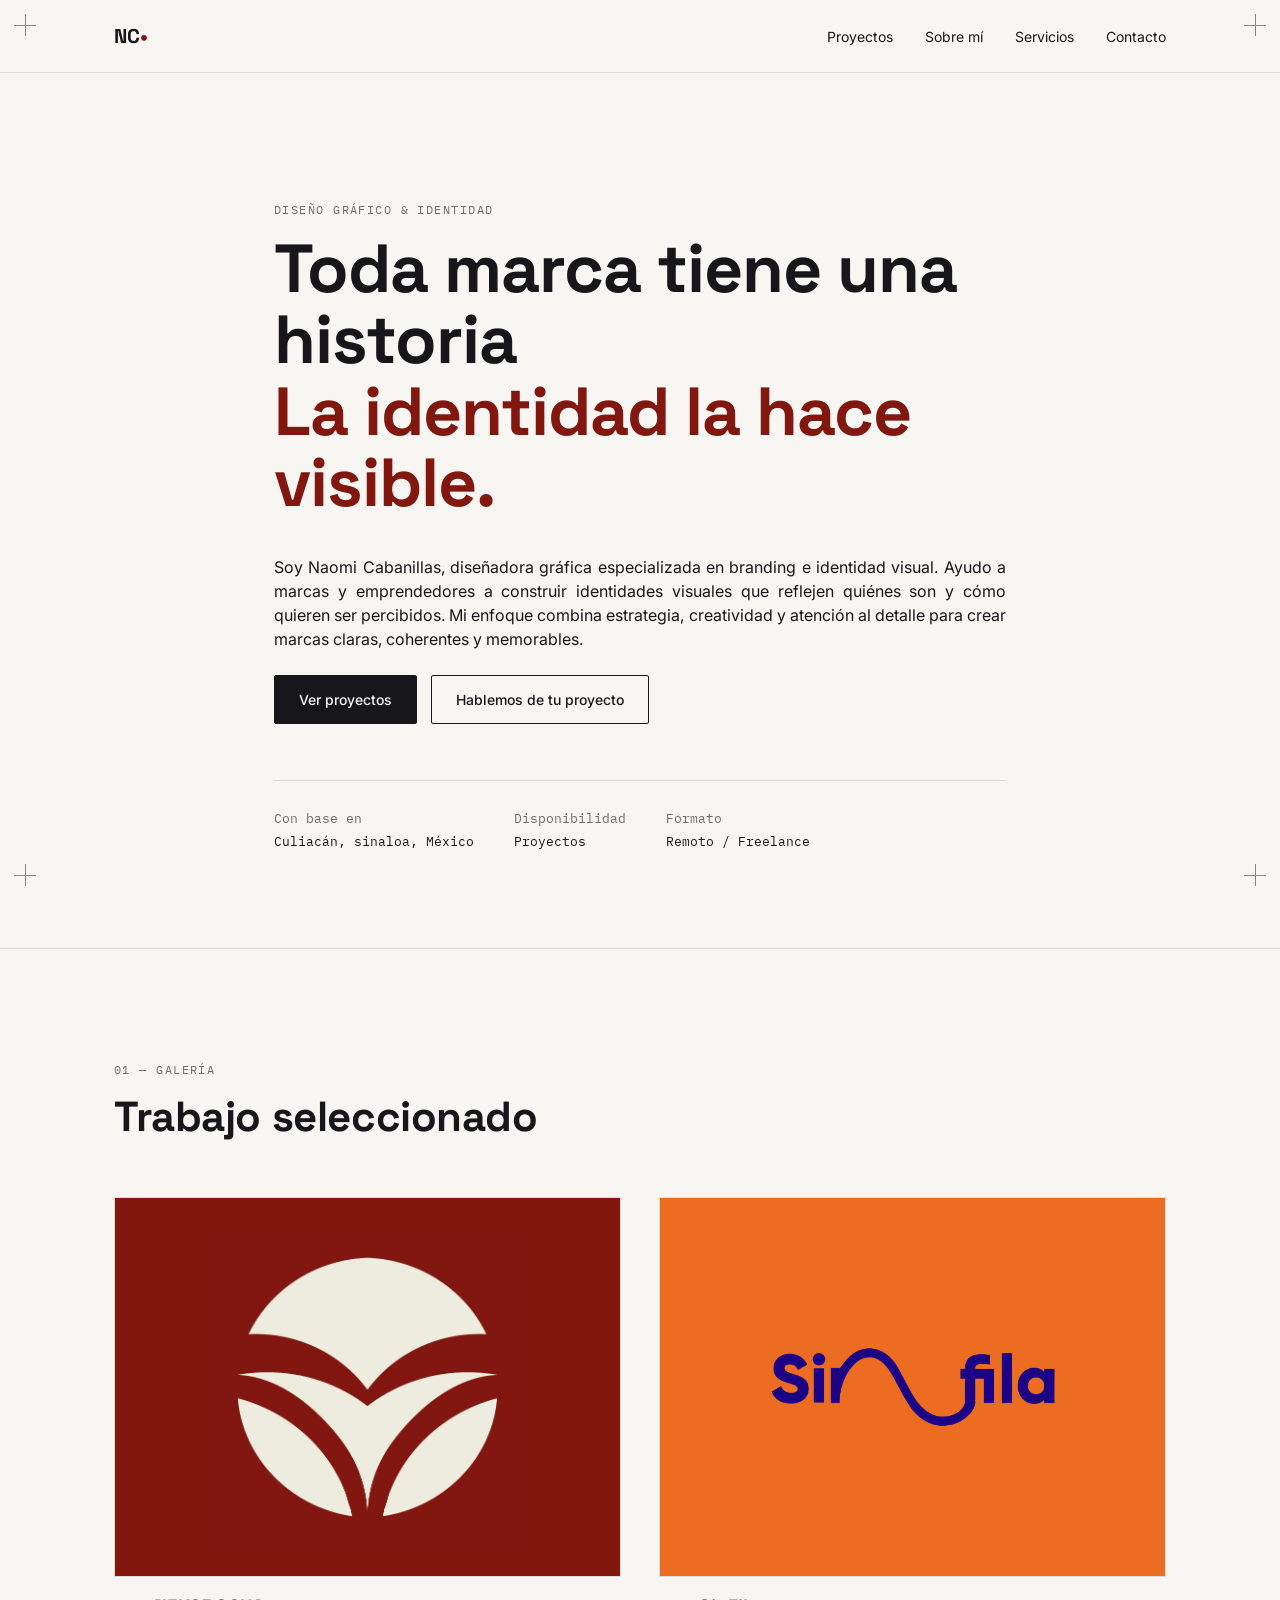
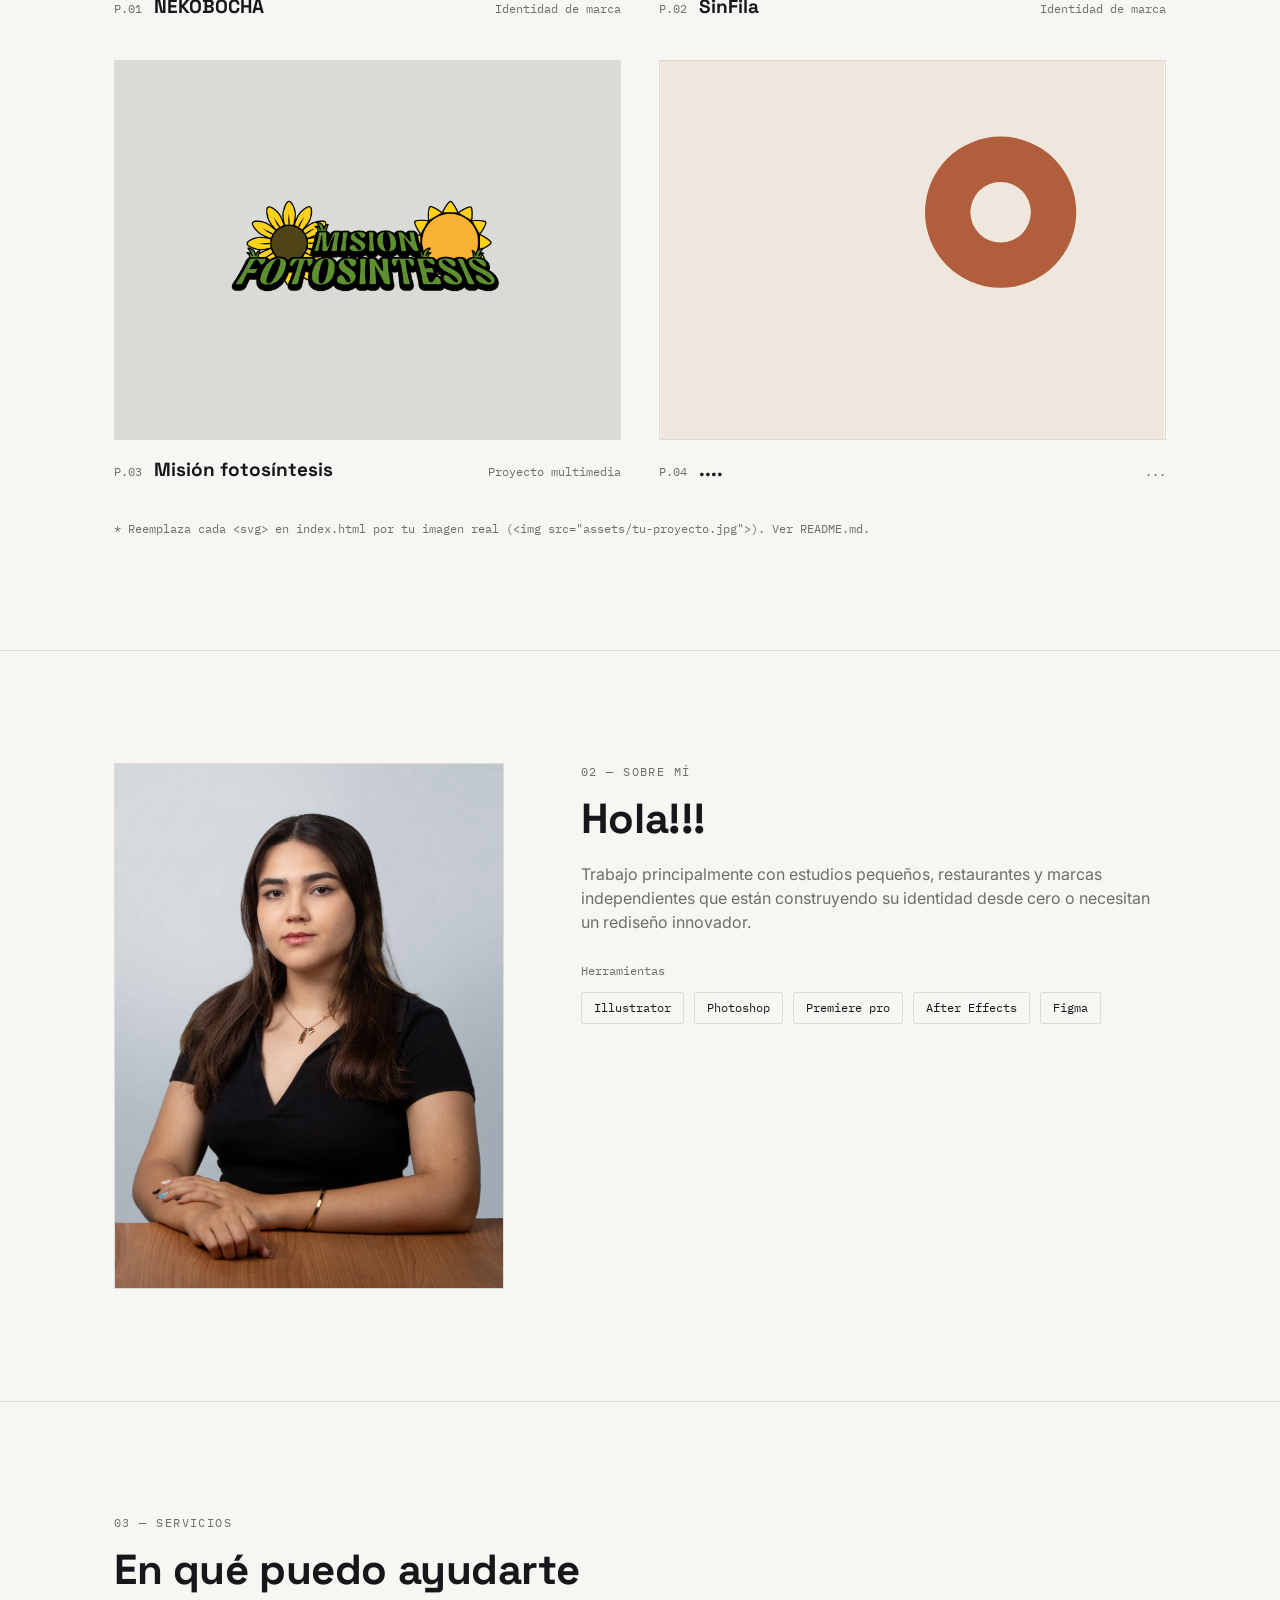
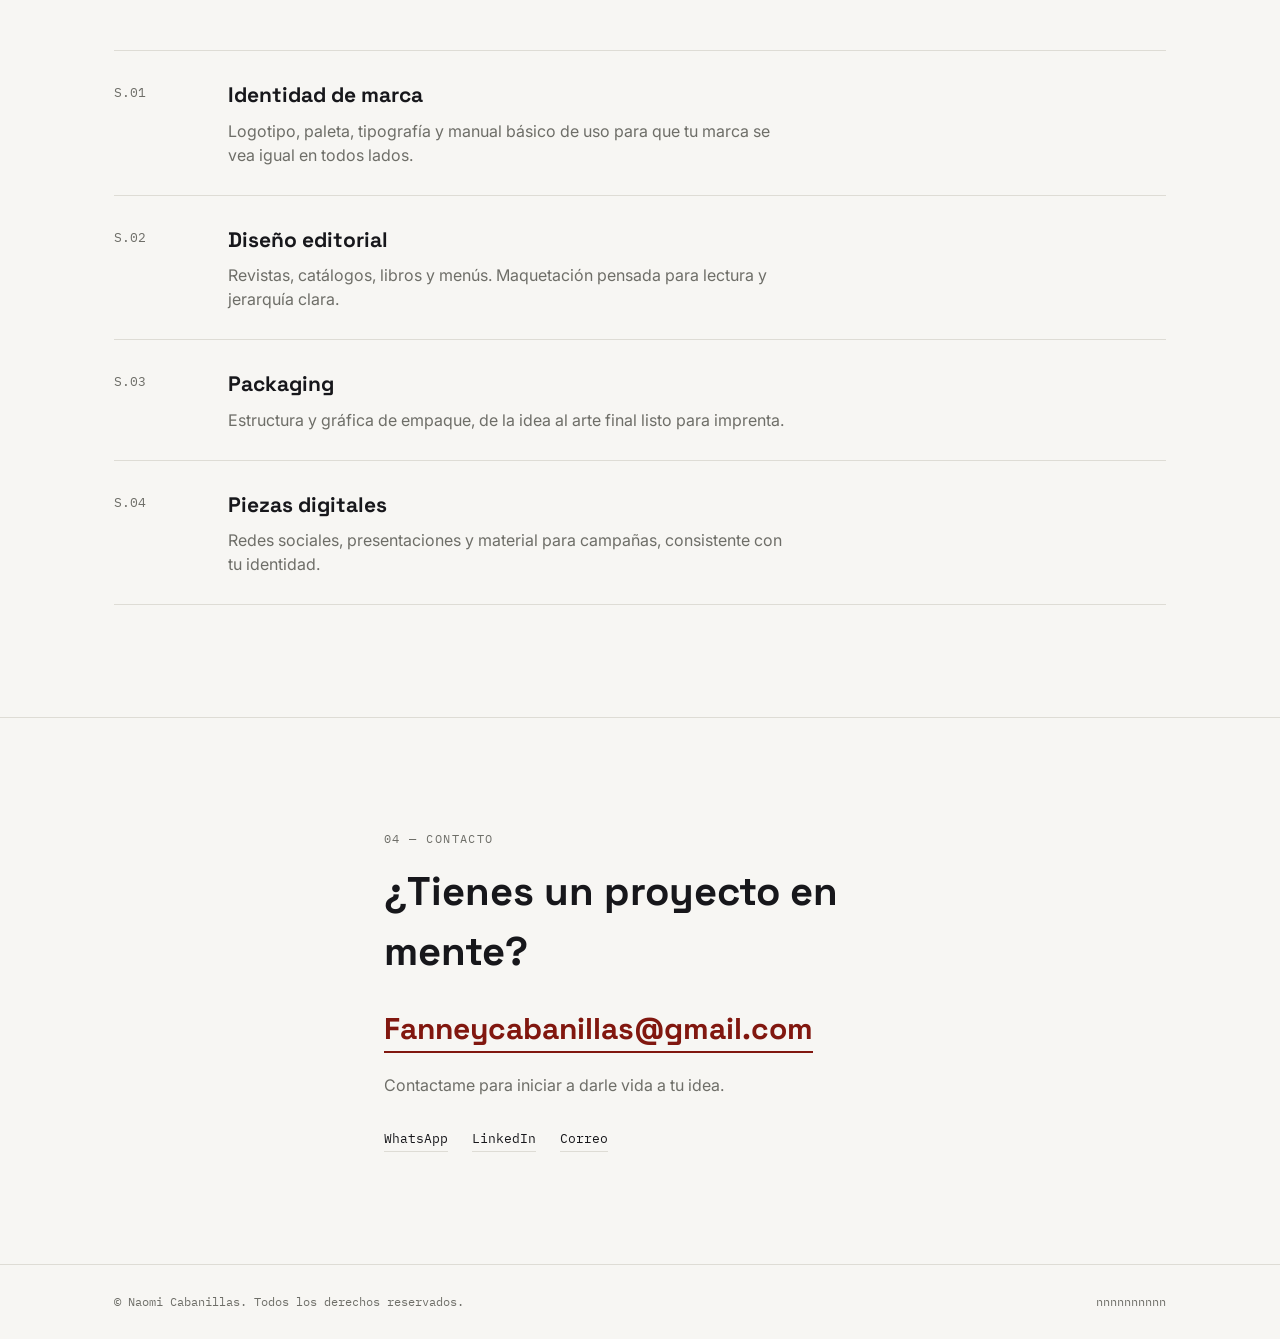
==== index.html @ 76f92370 "primer commit" ====
<!DOCTYPE html>
<html lang="es">
<head>
<meta charset="UTF-8">
<meta name="viewport" content="width=device-width, initial-scale=1.0">
<title>Naomi Cabanillas — Diseñadora Gráfica</title>
<meta name="description" content="Portafolio de Naomi Cabanillas, diseñadora gráfica especializada en identidad visual, editorial y branding.">
<link rel="preconnect" href="https://fonts.googleapis.com">
<link rel="preconnect" href="https://fonts.gstatic.com" crossorigin>
<link href="https://fonts.googleapis.com/css2?family=Space+Grotesk:wght@500;700&family=Inter:wght@400;500;600&family=IBM+Plex+Mono:wght@400;500&display=swap" rel="stylesheet">
<link rel="stylesheet" href="style.css">
</head>
<body>

<!-- marcas de registro decorativas fijas en las esquinas del viewport -->
<div class="reg-mark reg-mark--tl" aria-hidden="true"></div>
<div class="reg-mark reg-mark--tr" aria-hidden="true"></div>
<div class="reg-mark reg-mark--bl" aria-hidden="true"></div>
<div class="reg-mark reg-mark--br" aria-hidden="true"></div>

<a class="skip-link" href="#contenido">Saltar al contenido</a>

<header class="site-header">
  <div class="wrap site-header__inner">
    <a href="#inicio" class="logo-mark">NC<span class="logo-mark__dot">•</span></a>
    <nav class="main-nav" aria-label="Navegación principal">
      <button class="nav-toggle" aria-expanded="false" aria-controls="nav-list">
        <span></span><span></span><span></span>
        <span class="sr-only">Abrir menú</span>
      </button>
      <ul id="nav-list" class="nav-list">
        <li><a href="#trabajo">Proyectos</a></li>
        <li><a href="#sobre-mi">Sobre mí</a></li>
        <li><a href="#servicios">Servicios</a></li>
        <li><a href="#contacto">Contacto</a></li>
      </ul>
    </nav>
  </div>
</header>

<main id="contenido">

  <!-- ============ HERO ============ -->
  <section id="inicio" class="hero">
    <div class="wrap hero__inner">
      <p class="eyebrow mono">DISEÑO GRÁFICO &amp; IDENTIDAD </p>
      <h1 class="hero__title">
        Toda marca tiene una historia<br>
        <span class="hero__title-accent">La identidad la hace visible.</span>
      </h1>
      <p class="hero__lede"> <p style="text-align: justify;">
        Soy Naomi Cabanillas, diseñadora gráfica especializada en branding e 
        identidad visual. Ayudo a marcas y emprendedores a construir identidades 
        visuales que reflejen quiénes son y cómo quieren ser percibidos. Mi enfoque 
        combina estrategia, creatividad y atención al detalle para crear marcas claras, 
        coherentes y memorables.
      </p>
      <br>
      <div class="hero__actions">
        <a href="#trabajo" class="btn btn--primary">Ver proyectos</a>
        <a href="#contacto" class="btn btn--ghost">Hablemos de tu proyecto</a>
      </div>
      <dl class="hero__meta mono">
        <div><dt>Con base en</dt><dd>Culiacán, sinaloa, México</dd></div>
        <div><dt>Disponibilidad</dt><dd>Proyectos</dd></div>
        <div><dt>Formato</dt><dd>Remoto / Freelance</dd></div>
      </dl>
    </div>
  </section>

  <!-- ============ GALERÍA DE PROYECTOS ============ -->
  <section id="trabajo" class="section projects">
    <div class="wrap">
      <header class="section__head">
        <p class="eyebrow mono">01 — GALERÍA</p>
        <h2 class="section__title">Trabajo seleccionado</h2>
      </header>


      <div class="project-grid">

        <article class="project-card" style="--pc-1:#81170f;">
          <a href="#" class="project-card__link" aria-label="Ver proyecto: Marca Sal & Piedra">
            <div class="project-card__frame">
              <img class="project-card__art project-card__art--logo" src="imagenes/nekobocha-logo.png">
              <span class="crop crop--tl"></span><span class="crop crop--tr"></span>
              <span class="crop crop--bl"></span><span class="crop crop--br"></span>
            </div>
            <div class="project-card__info">
              <span class="mono project-card__index">P.01</span>
              <h3 class="project-card__title">NEKOBOCHA</h3>
              <span class="mono project-card__tag">Identidad de marca</span>
            </div>

            
          </a>
        </article>

        <article class="project-card" style="--pc-1:#ec6c21;">
          <a href="#" class="project-card__link" aria-label="Ver proyecto: Editorial Ámbar">
            <div class="project-card__frame">
             <img class="project-card__art project-card__art--logo" src="imagenes/SinFila-logo.png">
              <span class="crop crop--tl"></span><span class="crop crop--tr"></span>
              <span class="crop crop--bl"></span><span class="crop crop--br"></span>
            </div>
            <div class="project-card__info">
              <span class="mono project-card__index">P.02</span>
              <h3 class="project-card__title">SinFila</h3>
              <span class="mono project-card__tag">Identidad de marca</span>
            </div>
          </a>
        </article>

        <article class="project-card" style="--pc-1:#D9DCD6;">
          <a href="misión fotosintesis.html" class="project-card__link" aria-label="Ver proyecto: Misión fotosíntesis">
            <div class="project-card__frame">
              <img class="project-card__art project-card__art--logo" src="imagenes/Galeria piezas del proyecto/LOGO-MISION-FOTOSINTESIS.png">
              <span class="crop crop--tl"></span><span class="crop crop--tr"></span>
              <span class="crop crop--bl"></span><span class="crop crop--br"></span>
            </div>
            <div class="project-card__info">
              <span class="mono project-card__index">P.03</span>
              <h3 class="project-card__title">Misión fotosíntesis</h3>
              <span class="mono project-card__tag">Proyecto multimedia</span>
            </div>
          </a>
        </article>

        <article class="project-card" style="--pc-1:#EFE7DE; --pc-2:#B15E3C;">
          <a href="#" class="project-card__link" aria-label="Ver proyecto: Empaques Cítrico">
            <div class="project-card__frame">
              <svg viewBox="0 0 400 300" class="project-card__art" aria-hidden="true">
                <rect width="400" height="300" fill="var(--pc-1)"/>
                <circle cx="270" cy="120" r="60" fill="var(--pc-2)"/>
                <circle cx="270" cy="120" r="24" fill="var(--pc-1)"/>
              </svg>
              <span class="crop crop--tl"></span><span class="crop crop--tr"></span>
              <span class="crop crop--bl"></span><span class="crop crop--br"></span>
            </div>
            <div class="project-card__info">
              <span class="mono project-card__index">P.04</span>
              <h3 class="project-card__title">....</h3>
              <span class="mono project-card__tag">...</span>
            </div>
          </a>
        </article>

      </div>

      <p class="projects__note mono">
        * Reemplaza cada &lt;svg&gt; en index.html por tu imagen real
        (&lt;img src="assets/tu-proyecto.jpg"&gt;). Ver README.md.
      </p>
    </div>
  </section>

  <!-- ============ SOBRE MÍ ============ -->
  <section id="sobre-mi" class="section about">
    <div class="wrap about__inner">
      <div class="about__portrait">
        <div class="about__portrait-frame">
      <img class="about__art" src="imagenes/foto portafolio.png">
          <span class="crop crop--tl"></span><span class="crop crop--tr"></span>
          <span class="crop crop--bl"></span><span class="crop crop--br"></span>
        </div>
      </div>

      <div class="about__content">
        <p class="eyebrow mono">02 — SOBRE MÍ</p>
        <h2 class="section__title">Hola!!!</h2>
        <p class="about__text">
         
        </p>
        <p class="about__text">
          Trabajo principalmente con estudios pequeños, restaurantes y marcas
          independientes que están construyendo su identidad desde cero o
          necesitan un rediseño innovador.
        </p>

        <div class="about__tools">
          <span class="mono about__tools-label">Herramientas</span>
          <ul class="tag-list">
            <li>Illustrator</li>
            <li>Photoshop</li>
            <li>Premiere pro</li>
            <li>After Effects</li>
            <li>Figma</li>
          </ul>
        </div>
      </div>
    </div>
  </section>

  <!-- ============ SERVICIOS ============ -->
  <section id="servicios" class="section services">
    <div class="wrap">
      <header class="section__head">
        <p class="eyebrow mono">03 — SERVICIOS</p>
        <h2 class="section__title">En qué puedo ayudarte</h2>
      </header>

      <ol class="service-list">
        <li class="service-item">
          <span class="mono service-item__index">S.01</span>
          <div class="service-item__body">
            <h3>Identidad de marca</h3>
            <p>Logotipo, paleta, tipografía y manual básico de uso para que tu marca se vea igual en todos lados.</p>
          </div>
        </li>
        <li class="service-item">
          <span class="mono service-item__index">S.02</span>
          <div class="service-item__body">
            <h3>Diseño editorial</h3>
            <p>Revistas, catálogos, libros y menús. Maquetación pensada para lectura y jerarquía clara.</p>
          </div>
        </li>
        <li class="service-item">
          <span class="mono service-item__index">S.03</span>
          <div class="service-item__body">
            <h3>Packaging</h3>
            <p>Estructura y gráfica de empaque, de la idea al arte final listo para imprenta.</p>
          </div>
        </li>
        <li class="service-item">
          <span class="mono service-item__index">S.04</span>
          <div class="service-item__body">
            <h3>Piezas digitales</h3>
            <p>Redes sociales, presentaciones y material para campañas, consistente con tu identidad.</p>
          </div>
        </li>
      </ol>
    </div>
  </section>

  <!-- ============ CONTACTO ============ -->
  <section id="contacto" class="section contact">
    <div class="wrap contact__inner">
      <p class="eyebrow mono">04 — CONTACTO</p>
      <h2 class="contact__title">¿Tienes un proyecto en mente?</h2>
      <a href="mailto:hola@anaruiz.design" class="contact__email">Fanneycabanillas@gmail.com</a>
      <p class="contact__lede">Contactame para iniciar a darle vida a tu idea.</p>

      <ul class="contact__social mono">
        <a href="https://wa.me/5216671406092" target="_blank" rel="noopener">WhatsApp</a>
        <a href="https://www.linkedin.com/in/naomi-fanney-cabanillas-lopez-429a43361" target="_blank" rel="noopener">LinkedIn</a>
        <a href="mailto:Faneycabanillas@gmail.com">Correo</a>
      </ul>
    </div>
  </section>

</main>

<footer class="site-footer">
  <div class="wrap site-footer__inner mono">
    <span>© <span id="year"></span> Naomi Cabanillas. Todos los derechos reservados.</span>
    <span>nnnnnnnnnn</span>
  </div>
</footer>

<script src="js/script.js"></script>
</body>
</html>
---- style.css ----
/* =========================================================
   TOKENS
========================================================= */
:root{
  --color-paper: #F7F6F3;
  --color-paper-dim: #ffffff;
  --color-ink: #17171B;
  --color-graphite: #6E6E68;
  --color-line: #DEDCD5;
  --color-cyan: #0090C7;
  --color-magenta: #81170f;
  --color-yellow: #E0A400;

  --font-display: 'Space Grotesk', sans-serif;
  --font-body: 'Inter', sans-serif;
  --font-mono: 'IBM Plex Mono', monospace;

  --wrap: 1180px;
  --gutter: clamp(20px, 5vw, 64px);
  --radius: 2px;
}

/* =========================================================
   RESET & BASE
========================================================= */
*, *::before, *::after{ box-sizing: border-box; }
html{ scroll-behavior: smooth; }
@media (prefers-reduced-motion: reduce){
  html{ scroll-behavior: auto; }
  *, *::before, *::after{ animation-duration: 0.01ms !important; animation-iteration-count: 1 !important; transition-duration: 0.01ms !important; }
}

body{
  margin: 0;
  background: var(--color-paper);
  color: var(--color-ink);
  font-family: var(--font-body);
  font-size: 16px;
  line-height: 1.5;
  -webkit-font-smoothing: antialiased;
}

img, svg{ display: block; max-width: 100%; }
a{ color: inherit; text-decoration: none; }
ul, ol, dl{ margin: 0; padding: 0; list-style: none; }
h1,h2,h3,p,dl,dd{ margin: 0; }

.mono{ font-family: var(--font-mono); }

.sr-only{
  position: absolute; width:1px; height:1px; padding:0; margin:-1px;
  overflow:hidden; clip:rect(0,0,0,0); white-space:nowrap; border:0;
}

.skip-link{
  position: absolute; left: 12px; top: -60px;
  background: var(--color-ink); color: var(--color-paper);
  padding: 10px 16px; font-family: var(--font-mono); font-size: 13px;
  z-index: 200; transition: top .2s ease;
}
.skip-link:focus{ top: 12px; }

:focus-visible{
  outline: 2px solid var(--color-magenta);
  outline-offset: 3px;
}

.wrap{
  max-width: var(--wrap);
  margin: 0 auto;
  padding: 0 var(--gutter);
}

/* =========================================================
   SIGNATURE ELEMENT — Registration / crop marks
   (referencia al mundo de la imprenta: marcas de registro
   que guían el corte y alineación de una pieza impresa)
========================================================= */
.reg-mark{
  position: fixed;
  width: 22px; height: 22px;
  pointer-events: none;
  z-index: 150;
  opacity: .5;
}
.reg-mark::before, .reg-mark::after{
  content: "";
  position: absolute;
  background: var(--color-ink);
}
.reg-mark::before{ width: 100%; height: 1px; top: 50%; left: 0; }
.reg-mark::after{ width: 1px; height: 100%; left: 50%; top: 0; }
.reg-mark--tl{ top: 14px; left: 14px; }
.reg-mark--tr{ top: 14px; right: 14px; }
.reg-mark--bl{ bottom: 14px; left: 14px; }
.reg-mark--br{ bottom: 14px; right: 14px; }
@media (max-width: 640px){ .reg-mark{ display:none; } }

.crop{
  position: absolute;
  width: 14px; height: 14px;
  opacity: 0;
  transition: opacity .25s ease;
}
.crop::before, .crop::after{ content:""; position:absolute; background: var(--color-ink); }
.crop::before{ width:100%; height:1px; top:50%; }
.crop::after{ width:1px; height:100%; left:50%; }
.crop--tl{ top:8px; left:8px; }
.crop--tr{ top:8px; right:8px; }
.crop--bl{ bottom:8px; left:8px; }
.crop--br{ bottom:8px; right:8px; }
.project-card__frame:hover .crop,
.project-card__frame:focus-within .crop,
.about__portrait-frame:hover .crop{ opacity: .8; }

/* =========================================================
   TYPOGRAPHY HELPERS
========================================================= */
.eyebrow{
  font-size: 12px;
  letter-spacing: .12em;
  color: var(--color-graphite);
  margin-bottom: 14px;
  display: block;
}

.section__title{
  font-family: var(--font-display);
  font-weight: 700;
  font-size: clamp(28px, 3.6vw, 42px);
  line-height: 1.15;
  letter-spacing: -0.01em;
  max-width: 18ch;
}

/* =========================================================
   HEADER / NAV
========================================================= */
.site-header{
  position: sticky;
  top: 0;
  z-index: 100;
  background: rgba(247,246,243,0.88);
  backdrop-filter: blur(6px);
  border-bottom: 1px solid var(--color-line);
}
.site-header__inner{
  display: flex;
  align-items: center;
  justify-content: space-between;
  height: 72px;
}
.logo-mark{
  font-family: var(--font-display);
  font-weight: 700;
  font-size: 20px;
}
.logo-mark__dot{ color: var(--color-magenta); }

.main-nav{ position: relative; }
.nav-list{
  display: flex;
  align-items: center;
  gap: 32px;
  font-size: 14px;
}
.nav-list a{
  position: relative;
  padding: 4px 0;
}
.nav-list a:not(.nav-cta)::after{
  content:"";
  position:absolute; left:0; bottom:-2px;
  width:0; height:1px; background: var(--color-ink);
  transition: width .2s ease;
}
.nav-list a:not(.nav-cta):hover::after{ width: 100%; }

.nav-cta{
  font-family: var(--font-mono);
  font-size: 13px;
  border: 1px solid var(--color-ink);
  padding: 8px 16px;
  border-radius: var(--radius);
  transition: background .2s ease, color .2s ease;
}
.nav-cta:hover{ background: var(--color-ink); color: var(--color-paper); }

.nav-toggle{
  display: none;
  flex-direction: column;
  gap: 5px;
  background: none;
  border: 0;
  cursor: pointer;
  padding: 8px;
}
.nav-toggle span{
  width: 22px; height: 1.5px; background: var(--color-ink);
  transition: transform .2s ease, opacity .2s ease;
}

@media (max-width: 760px){
  .nav-toggle{ display: flex; }
  .nav-list{
    position: absolute;
    top: 56px; right: 0;
    background: var(--color-paper);
    border: 1px solid var(--color-line);
    flex-direction: column;
    align-items: flex-start;
    gap: 0;
    min-width: 220px;
    box-shadow: 0 12px 24px rgba(0,0,0,.06);
    display: none;
  }
  .nav-list.is-open{ display: flex; }
  .nav-list li{ width: 100%; border-bottom: 1px solid var(--color-line); }
  .nav-list li:last-child{ border-bottom: 0; }
  .nav-list a{ display: block; padding: 14px 18px; }
  .nav-cta{ border: 0; }
}

/* =========================================================
   HERO
========================================================= */
.hero{ padding: clamp(64px, 12vw, 128px) 0 clamp(48px, 8vw, 96px); }
.hero__inner{ max-width: 860px; }

.hero__title{
  font-family: var(--font-display);
  font-weight: 700;
  font-size: clamp(36px, 7vw, 68px);
  line-height: 1.05;
  letter-spacing: -0.015em;
  margin-bottom: 28px;
}
.hero__title-accent{ color: var(--color-magenta); }

.hero__lede{
  font-size: clamp(16px, 1.6vw, 19px);
  color: var(--color-graphite);
  max-width: 52ch;
  margin-bottom: 36px;
}

.hero__actions{
  display: flex;
  flex-wrap: wrap;
  gap: 14px;
  margin-bottom: 56px;
}

.btn{
  display: inline-block;
  padding: 13px 24px;
  border-radius: var(--radius);
  font-size: 14px;
  font-weight: 500;
  border: 1px solid var(--color-ink);
  transition: background .2s ease, color .2s ease, transform .15s ease;
}
.btn:hover{ transform: translateY(-1px); }
.btn--primary{ background: var(--color-ink); color: var(--color-paper); }
.btn--primary:hover{ background: #000; }
.btn--ghost:hover{ background: var(--color-ink); color: var(--color-paper); }

.hero__meta{
  display: flex;
  flex-wrap: wrap;
  gap: 40px;
  padding-top: 28px;
  border-top: 1px solid var(--color-line);
  font-size: 13px;
}
.hero__meta dt{ color: var(--color-graphite); margin-bottom: 4px; }
.hero__meta dd{ color: var(--color-ink); }

/* =========================================================
   SECTION GENERIC
========================================================= */
.section{ padding: clamp(64px, 9vw, 112px) 0; border-top: 1px solid var(--color-line); }
.section__head{ margin-bottom: clamp(36px, 5vw, 56px); }

/* =========================================================
   PROJECT GRID
========================================================= */
.project-grid{
  display: grid;
  grid-template-columns: repeat(2, 1fr);
  gap: clamp(24px, 3vw, 40px);
}

.project-card__link{ display: block; }

.project-card__frame{
  position: relative;
  aspect-ratio: 4 / 3;
  overflow: hidden;
  border: 1px solid var(--color-line);
  background: var(--color-paper-dim);
}
.project-card__art{ width: 100%; height: 100%; transition: transform .5s ease; }
.project-card__link:hover .project-card__art{ transform: scale(1.035); }

.project-card__art,
.about__art{
  width: 100%;
  height: 100%;
  object-fit: cover;
}

.project-card__art--logo{
  object-fit: contain;
  padding: 32px;
  background: var(--pc-1);
}

.project-card__info{
  display: flex;
  align-items: baseline;
  gap: 12px;
  padding-top: 16px;
  flex-wrap: wrap;
}
.project-card__index{ font-size: 12px; color: var(--color-graphite); }
.project-card__title{
  font-family: var(--font-display);
  font-weight: 700;
  font-size: 19px;
  margin-right: auto;
}
.project-card__tag{ font-size: 12px; color: var(--color-graphite); }

.projects__note{
  margin-top: 36px;
  font-size: 12px;
  color: var(--color-graphite);
}

@media (max-width: 700px){
  .project-grid{ grid-template-columns: 1fr; }
}

/* =========================================================
   ABOUT
========================================================= */
.about__inner{
  display: grid;
  grid-template-columns: 0.8fr 1.2fr;
  gap: clamp(32px, 6vw, 80px);
  align-items: start;
}

.about__portrait-frame{
  position: relative;
  border: 1px solid var(--color-line);
  overflow: hidden;
}
.about__caption{
  margin-top: 10px;
  font-size: 11px;
  color: var(--color-graphite);
}

.about__text{
  color: var(--color-graphite);
  max-width: 58ch;
  margin-bottom: 18px;
  font-size: 16px;
}

.about__tools{ margin-top: 28px; }
.about__tools-label{
  display: block;
  font-size: 12px;
  color: var(--color-graphite);
  margin-bottom: 12px;
}
.tag-list{ display: flex; flex-wrap: wrap; gap: 10px; }
.tag-list li{
  font-family: var(--font-mono);
  font-size: 12px;
  border: 1px solid var(--color-line);
  padding: 6px 12px;
  border-radius: var(--radius);
}

@media (max-width: 760px){
  .about__inner{ grid-template-columns: 1fr; }
}

/* =========================================================
   SERVICES
========================================================= */
.service-list{ border-top: 1px solid var(--color-line); }
.service-item{
  display: grid;
  grid-template-columns: 90px 1fr;
  gap: 24px;
  padding: 28px 0;
  border-bottom: 1px solid var(--color-line);
}
.service-item__index{ font-size: 13px; color: var(--color-graphite); padding-top: 4px; }
.service-item__body h3{
  font-family: var(--font-display);
  font-weight: 700;
  font-size: 21px;
  margin-bottom: 8px;
}
.service-item__body p{
  color: var(--color-graphite);
  max-width: 56ch;
}

@media (max-width: 560px){
  .service-item{ grid-template-columns: 1fr; gap: 8px; }
}

/* =========================================================
   CONTACT
========================================================= */
.contact__inner{ max-width: 640px; }
.contact__title{
  font-family: var(--font-display);
  font-weight: 700;
  font-size: clamp(28px, 4vw, 40px);
  margin-bottom: 24px;
}
.contact__email{
  display: inline-block;
  font-family: var(--font-display);
  font-size: clamp(22px, 3.4vw, 30px);
  font-weight: 700;
  color: var(--color-magenta);
  border-bottom: 2px solid currentColor;
  margin-bottom: 20px;
}
.contact__lede{ color: var(--color-graphite); margin-bottom: 32px; }
.contact__social{
  display: flex;
  gap: 24px;
  font-size: 13px;
}
.contact__social a{ border-bottom: 1px solid var(--color-line); padding-bottom: 2px; }
.contact__social a:hover{ border-color: var(--color-ink); }

/* =========================================================
   FOOTER
========================================================= */
.site-footer{ border-top: 1px solid var(--color-line); padding: 28px 0; }
.site-footer__inner{
  display: flex;
  justify-content: space-between;
  flex-wrap: wrap;
  gap: 8px;
  font-size: 12px;
  color: var(--color-graphite);
}

/* =========================================================
   PROJECT DETAIL — pantalla individual de proyecto
   (código nuevo, no modifica nada de lo anterior)
========================================================= */

/* Título del proyecto, arriba de todo */
.detail-hero{
  padding: clamp(48px, 9vw, 96px) 0 clamp(32px, 5vw, 56px);
}
.detail-hero__inner{ max-width: 1150px; }
.detail-hero__title{
  font-family: var(--font-display);
  font-weight: 700;
  font-size: clamp(32px, 6vw, 56px);
  line-height: 1.08;
  letter-spacing: -0.015em;
}

/* Bloque: imagen a la izquierda, descripción a la derecha */
.detail-media{
  display: grid;
  grid-template-columns: 1.1fr 0.9fr;
  gap: clamp(28px, 5vw, 64px);
  align-items: start;
}

.detail-media__frame{
  position: relative;
  border: 1px solid var(--color-line);
  background: var(--color-paper-dim);
  overflow: hidden;
  aspect-ratio: 4 / 3;
}
.detail-media__frame img{
  width: 100%;
  height: 100%;
  object-fit: cover;
}

.detail-media__body{
  padding-top: 8px;
}
.detail-media__body h3{
  font-family: var(--font-display);
  font-weight: 700;
  font-size: 22px;
  margin-bottom: 14px;
}
.detail-media__body p{
  color: var(--color-graphite);
  max-width: 48ch;
  margin-bottom: 16px;
}

.detail-media__specs{
  margin-top: 24px;
  padding-top: 20px;
  border-top: 1px solid var(--color-line);
  display: flex;
  flex-direction: column;
  gap: 10px;
}
.detail-media__specs div{
  display: flex;
  justify-content: space-between;
  gap: 16px;
  font-size: 13px;
}
.detail-media__specs dt{ color: var(--color-graphite); }
.detail-media__specs dd{ color: var(--color-ink); text-align: right; }

@media (max-width: 780px){
  .detail-media{ grid-template-columns: 1fr; }
}

/* Grid de 3 videos con descripción debajo de cada uno */
.video-grid{
  display: grid;
  grid-template-columns: repeat(2, 1fr);
  gap: clamp(20px, 3vw, 32px);
}

.video-card__frame{
  position: relative;
  border: 1px solid var(--color-line);
  background: var(--color-ink);
  overflow: hidden;
  width: 30em;
  aspect-ratio: 16 / 9;
}

.video-card__frame video{
  width: 100%;
  height: 100%;
  object-fit: cover;
  display: block;
}

.video-card__info{ padding-top: 14px; }
.video-card__index{
  font-size: 12px;
  color: var(--color-graphite);
  display: block;
  margin-bottom: 6px;
}
.video-card__title{
  font-family: var(--font-display);
  font-weight: 700;
  font-size: 17px;
  margin-bottom: 6px;
}
.video-card__desc{
  color: var(--color-graphite);
  font-size: 14px;
  max-width: 42ch;
}

@media (max-width: 900px){
  .video-grid{ grid-template-columns: repeat(2, 1fr); }
}
@media (max-width: 600px){
  .video-grid{ grid-template-columns: 1fr; }
  .video-card__frame{ aspect-ratio: 16 / 9; }
}

/* =========================================================
   SHOWCASE GRID — grid 3x2 reutilizable
   (galería de solo imágenes, o mezcla de video + imagen)
   Se usa igual para ambas secciones nuevas.
========================================================= */
.showcase-grid{
  display: grid;
  grid-template-columns: repeat(3, 1fr);
  gap: clamp(16px, 2.4vw, 28px);
}

.showcase-grid__item{
  position: relative;
  border: 1px solid var(--color-line);
  background: var(--color-paper-dim);
  overflow: hidden;
  aspect-ratio: 4 / 3;
}

.showcase-grid__item--portrait{
  aspect-ratio: 9 / 16;
}


.showcase-grid__item img{
  width: 100%;
  height: 100%;
  object-fit: contain;
  padding: 12px;
  display: block;
}
.showcase-grid__item video{
  width: 100%;
  height: 100%;
  object-fit: cover;
  display: block;
}

.showcase-grid__item video{
  background: var(--color-ink);
  
}

/* las marcas de registro aparecen al pasar el cursor, igual que en el resto del sitio */
.showcase-grid__item:hover .crop,
.showcase-grid__item:focus-within .crop{ opacity: .8; }

@media (max-width: 900px){
  .showcase-grid{ grid-template-columns: repeat(2, 1fr); }
}
@media (max-width: 560px){
  .showcase-grid{ grid-template-columns: 1fr; }
}
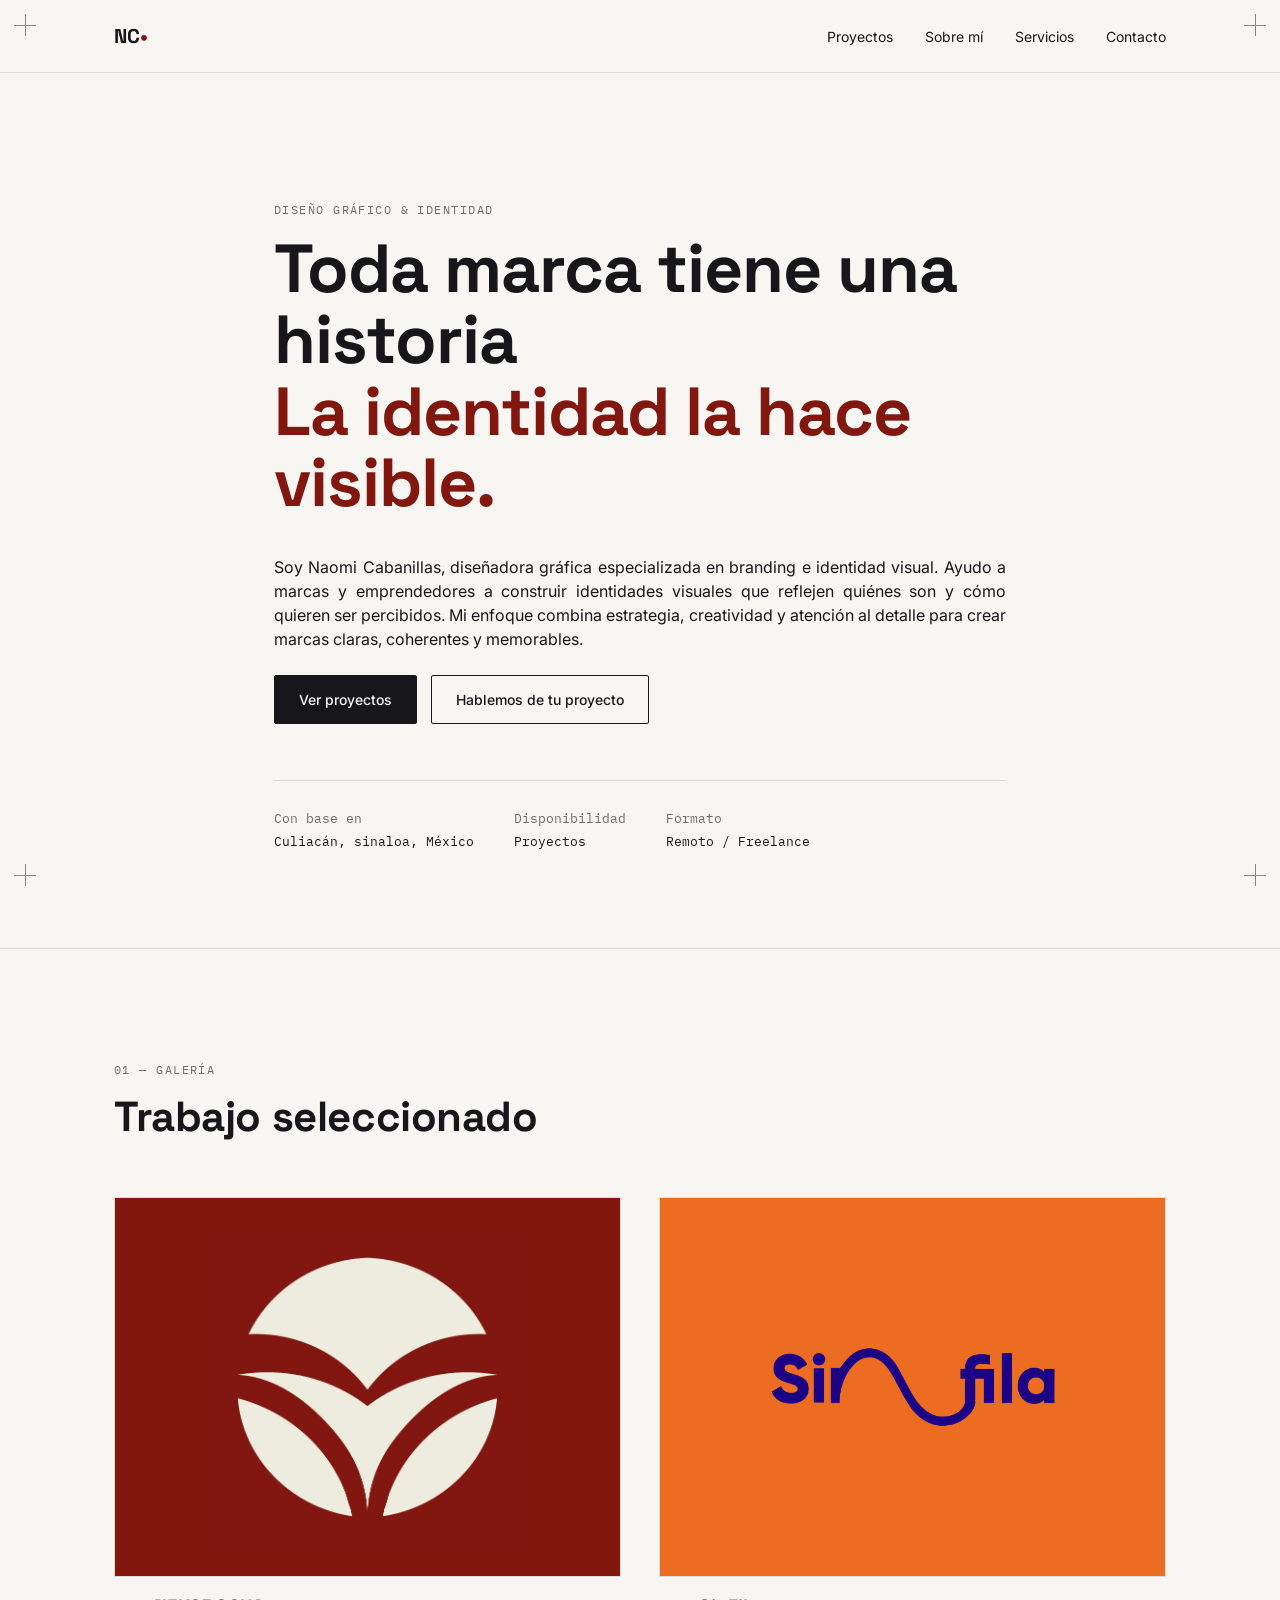
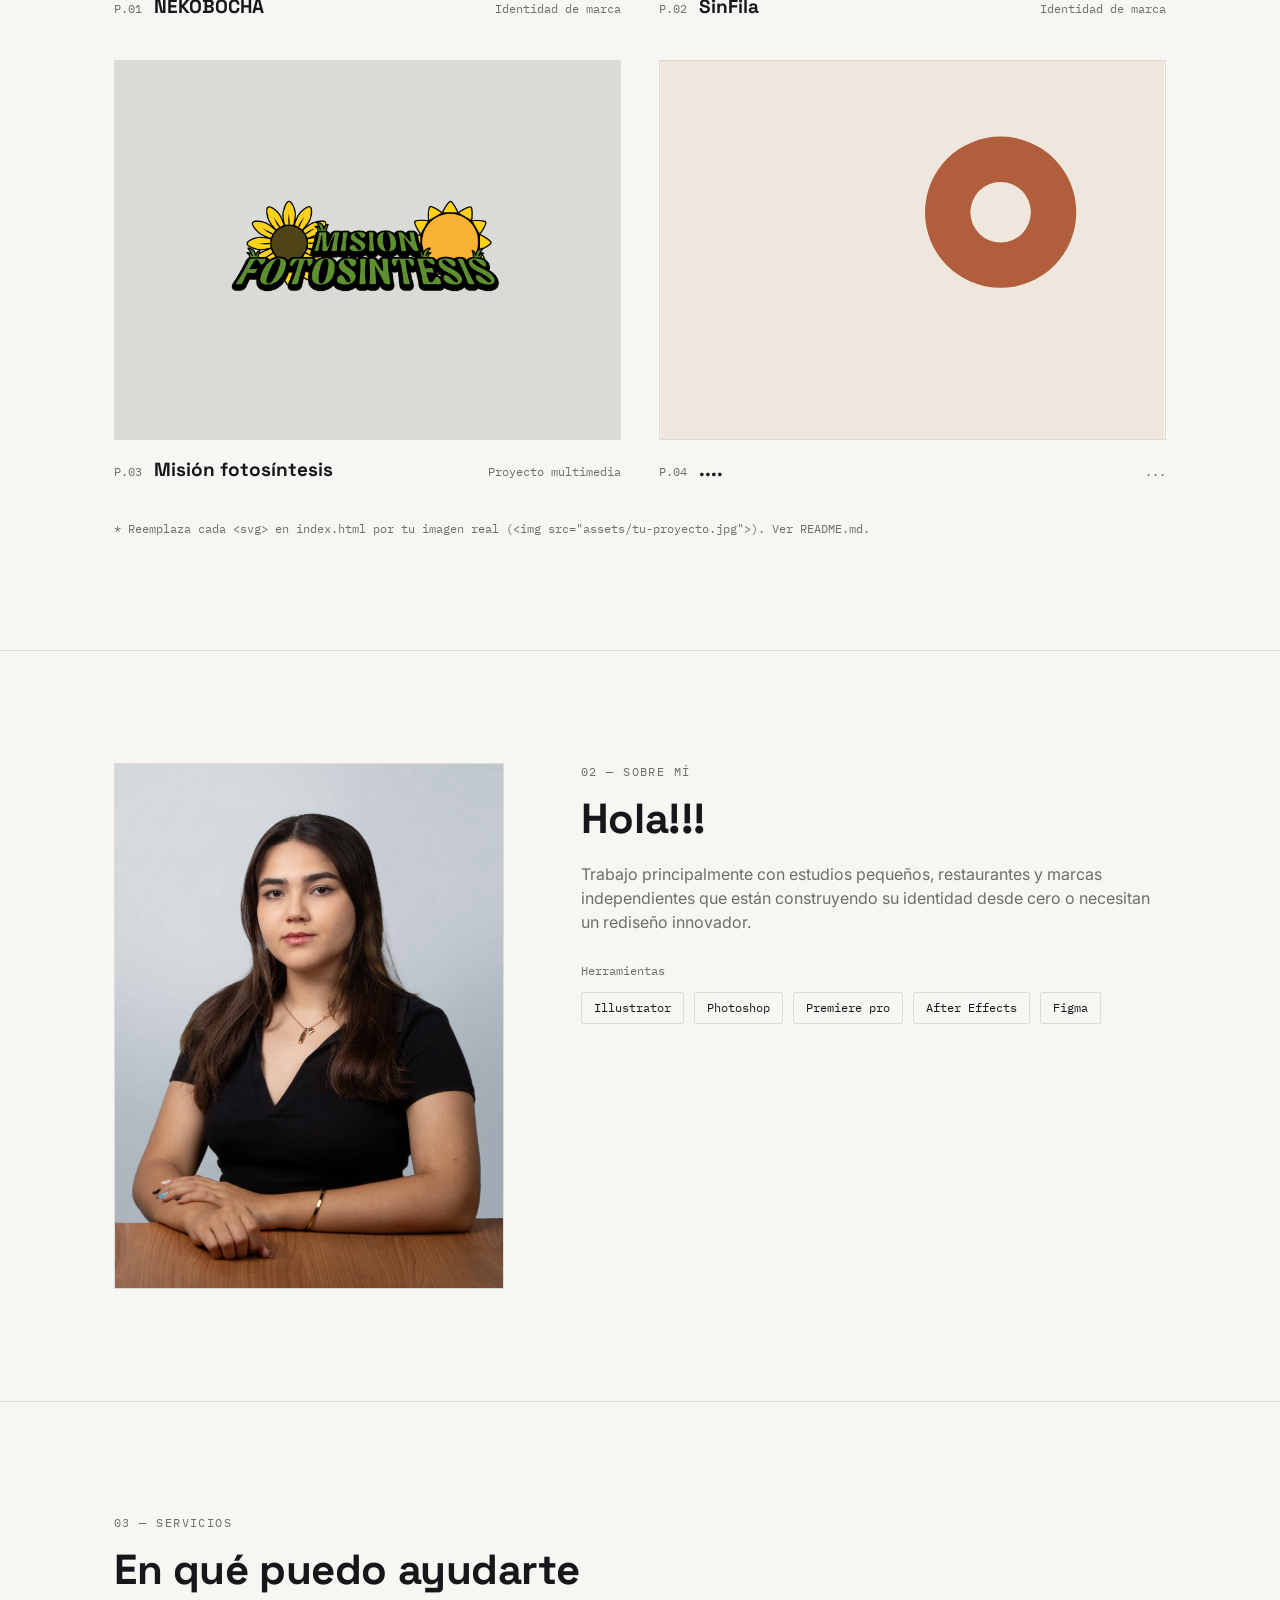
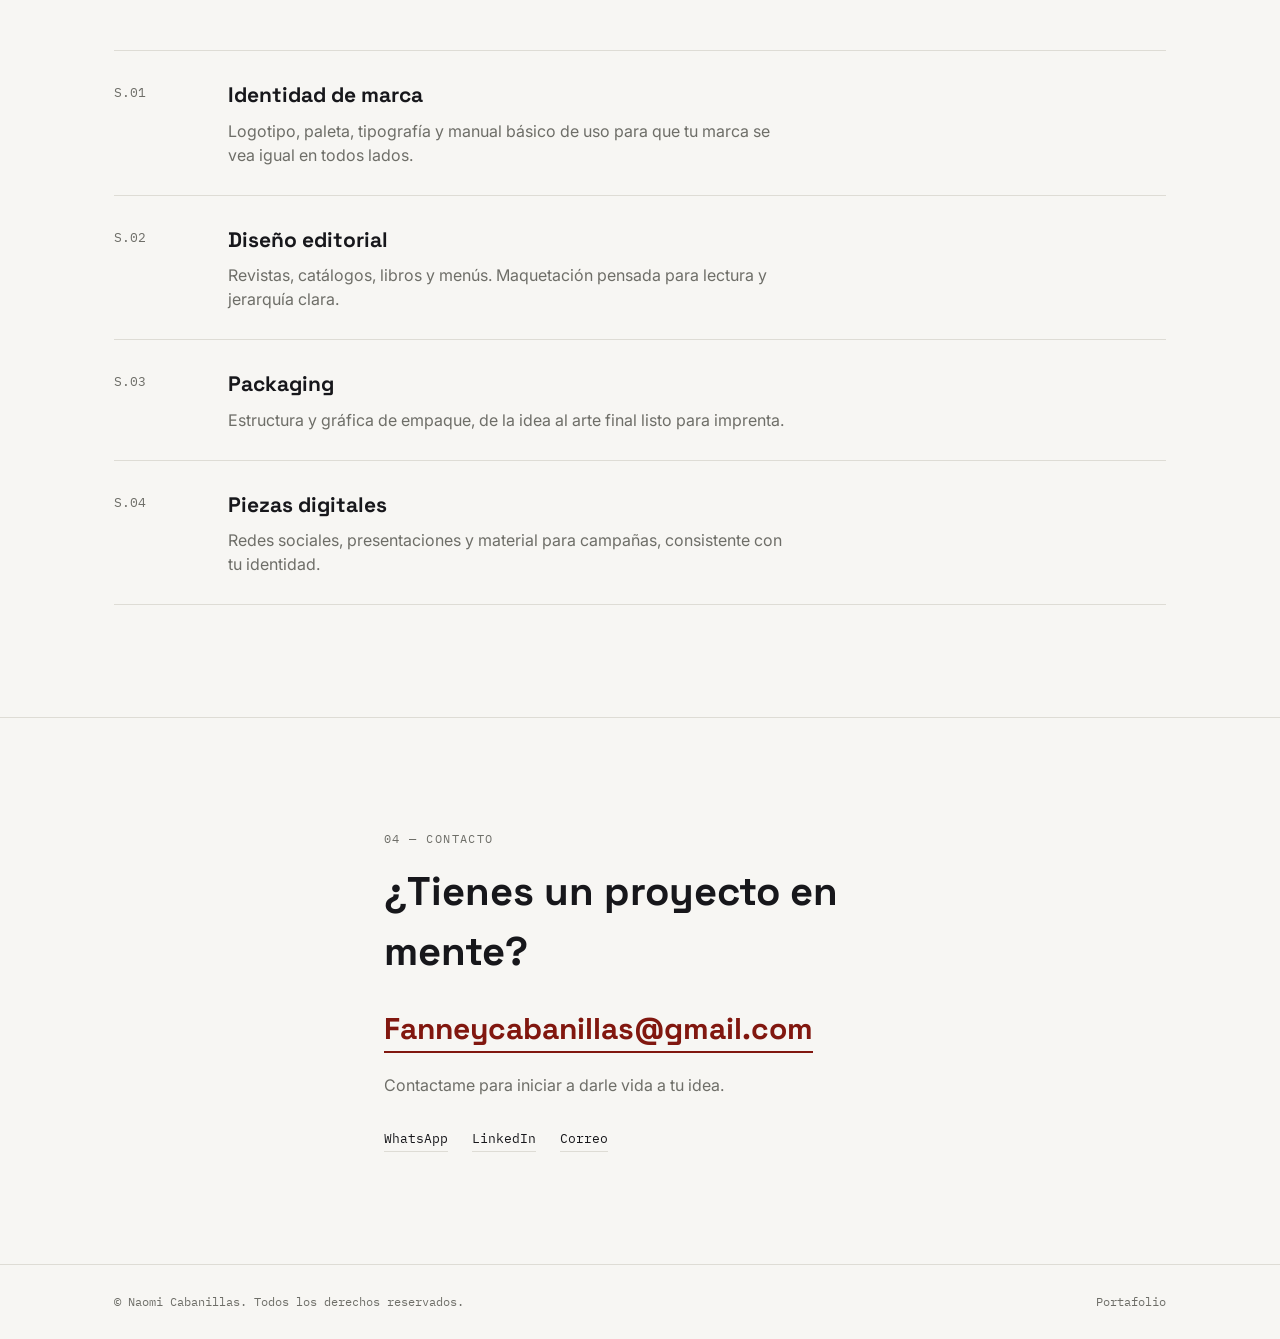
==== commit a7436ac2: "Correcciones" ====
--- a/index.html
+++ b/index.html
@@ -253,7 +253,7 @@
 <footer class="site-footer">
   <div class="wrap site-footer__inner mono">
     <span>© <span id="year"></span> Naomi Cabanillas. Todos los derechos reservados.</span>
-    <span>nnnnnnnnnn</span>
+    <span>Portafolio</span>
   </div>
 </footer>
 
